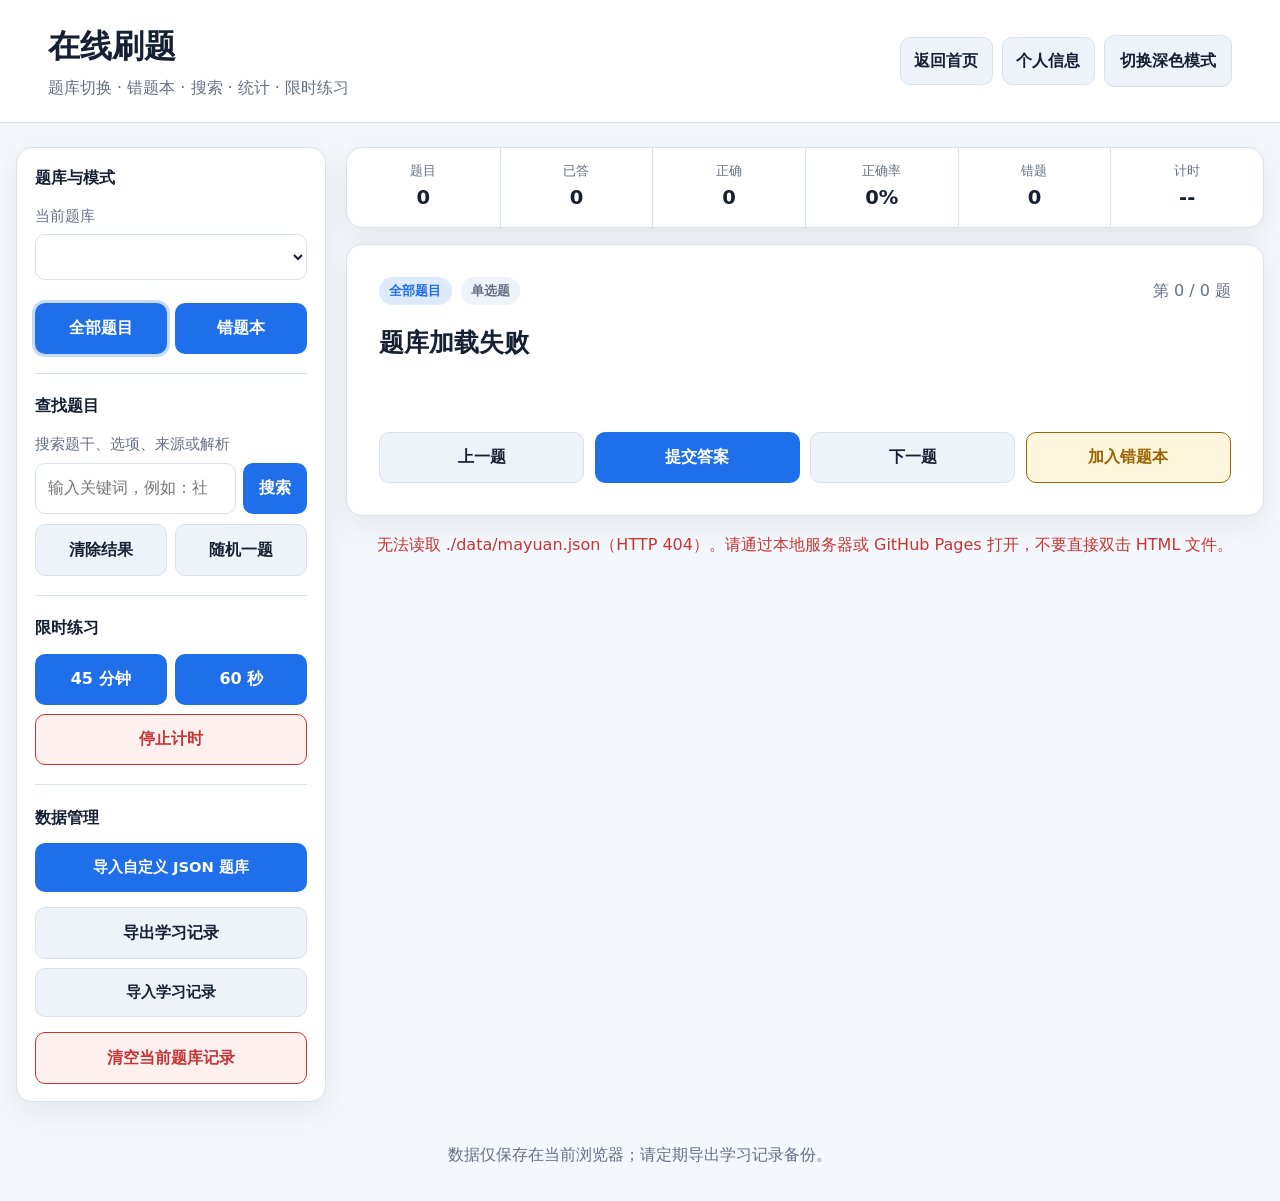
==== practice.html @ 55236782 "Add files via upload" ====
<!doctype html>
<html lang="zh-CN">
<head>
  <meta charset="utf-8">
  <meta name="viewport" content="width=device-width,initial-scale=1">
  <meta name="description" content="在线刷题工具">
  <meta name="theme-color" content="#1f6feb">
  <title>在线刷题</title>
  <link rel="stylesheet" href="./style.css">
</head>
<body>
  <noscript>本网站需要启用 JavaScript 才能使用。</noscript>

  <header class="topbar">
    <div>
      <h1>在线刷题</h1>
      <p>题库切换 · 错题本 · 搜索 · 统计 · 限时练习</p>
    </div>
    <div class="topbar-actions">
      <a class="page-link" href="./index.html">返回首页</a>
      <a class="page-link" href="./profile.html">个人信息</a>
      <button id="themeButton" class="secondary" type="button">切换深色模式</button>
    </div>
  </header>

  <main class="layout">
    <aside class="sidebar card">
      <section>
        <h2>题库与模式</h2>
        <label for="bankSelect">当前题库</label>
        <select id="bankSelect"></select>

        <div class="button-grid">
          <button id="practiceModeButton" class="active" type="button">全部题目</button>
          <button id="wrongModeButton" type="button">错题本</button>
        </div>
      </section>

      <section>
        <h2>查找题目</h2>
        <label for="searchInput">搜索题干、选项、来源或解析</label>
        <div class="search-row">
          <input
            id="searchInput"
            type="search"
            placeholder="输入关键词，例如：社会主义"
            autocomplete="off"
          >
          <button id="searchButton" type="button">搜索</button>
        </div>
        <div class="button-grid">
          <button id="clearSearchButton" class="secondary" type="button">清除结果</button>
          <button id="randomButton" class="secondary" type="button">随机一题</button>
        </div>
        <div id="searchResults" class="search-results hidden" aria-live="polite"></div>
      </section>

      <section>
        <h2>限时练习</h2>
        <div class="button-grid">
          <button id="exam35Button" type="button">45 分钟</button>
          <button id="exam60Button" type="button">60 秒</button>
        </div>
        <button id="stopExamButton" class="danger full" type="button">停止计时</button>
      </section>

      <section>
        <h2>数据管理</h2>
        <label class="file-button">
          导入自定义 JSON 题库
          <input id="bankFileInput" type="file" accept=".json,application/json">
        </label>
        <button id="exportProgressButton" class="secondary full" type="button">导出学习记录</button>
        <label class="file-button secondary-file">
          导入学习记录
          <input id="progressFileInput" type="file" accept=".json,application/json">
        </label>
        <button id="resetProgressButton" class="danger full" type="button">清空当前题库记录</button>
      </section>
    </aside>

    <section class="content">
      <div class="stats card" aria-label="学习统计">
        <div><span>题目</span><strong id="totalStat">0</strong></div>
        <div><span>已答</span><strong id="answeredStat">0</strong></div>
        <div><span>正确</span><strong id="correctStat">0</strong></div>
        <div><span>正确率</span><strong id="accuracyStat">0%</strong></div>
        <div><span>错题</span><strong id="wrongStat">0</strong></div>
        <div><span>计时</span><strong id="timerStat">--</strong></div>
      </div>

      <article class="question-card card">
        <div class="question-meta">
          <span id="modeBadge" class="badge">全部题目</span>
          <span id="typeBadge" class="badge muted">单选题</span>
          <span id="progressText">第 0 / 0 题</span>
        </div>

        <h2 id="questionText">正在加载题库……</h2>
        <div id="sourceText" class="source"></div>
        <form id="optionsForm" class="options"></form>

        <div id="resultPanel" class="result hidden" aria-live="polite"></div>

        <div class="question-actions">
          <button id="previousButton" class="secondary" type="button">上一题</button>
          <button id="submitButton" type="button">提交答案</button>
          <button id="nextButton" class="secondary" type="button">下一题</button>
          <button id="toggleWrongButton" class="warning" type="button">加入错题本</button>
        </div>
      </article>

      <p id="statusMessage" class="status" aria-live="polite"></p>
    </section>
  </main>

  <footer>
    数据仅保存在当前浏览器；请定期导出学习记录备份。
  </footer>

  <script src="./app.js"></script>
</body>
</html>
---- style.css ----
:root {
  color-scheme: light;
  --bg: #f4f7fb;
  --card: #ffffff;
  --text: #172033;
  --muted: #667085;
  --border: #d9e1ec;
  --primary: #1f6feb;
  --primary-hover: #1557b0;
  --secondary: #eef3f9;
  --secondary-hover: #e1e8f2;
  --success: #197642;
  --success-bg: #eaf8f0;
  --danger: #c73535;
  --danger-bg: #fff0f0;
  --warning: #9a6400;
  --warning-bg: #fff7dd;
  --shadow: 0 10px 30px rgba(31, 45, 70, .08);
}

:root.dark {
  color-scheme: dark;
  --bg: #0d1117;
  --card: #161b22;
  --text: #e6edf3;
  --muted: #9da7b3;
  --border: #30363d;
  --primary: #4493f8;
  --primary-hover: #5aa2f9;
  --secondary: #21262d;
  --secondary-hover: #30363d;
  --success: #56d68a;
  --success-bg: #123522;
  --danger: #ff7b72;
  --danger-bg: #431f22;
  --warning: #eac54f;
  --warning-bg: #3b3012;
  --shadow: none;
}

* { box-sizing: border-box; }

body {
  margin: 0;
  min-height: 100vh;
  font-family: system-ui, -apple-system, BlinkMacSystemFont, "Segoe UI",
    "Microsoft YaHei", "PingFang SC", sans-serif;
  line-height: 1.65;
  background: var(--bg);
  color: var(--text);
}

button, input, select { font: inherit; }

button, .file-button {
  border: 1px solid transparent;
  border-radius: 10px;
  padding: .72rem .95rem;
  background: var(--primary);
  color: #fff;
  cursor: pointer;
  font-weight: 650;
  transition: transform .12s ease, background .12s ease;
}

button:hover, .file-button:hover { transform: translateY(-1px); background: var(--primary-hover); }
button:disabled { cursor: not-allowed; opacity: .55; transform: none; }
button.secondary { background: var(--secondary); color: var(--text); border-color: var(--border); }
button.secondary:hover { background: var(--secondary-hover); }
button.danger { background: var(--danger-bg); color: var(--danger); border-color: var(--danger); }
button.warning { background: var(--warning-bg); color: var(--warning); border-color: var(--warning); }
button.active { outline: 3px solid color-mix(in srgb, var(--primary) 25%, transparent); }

input, select {
  width: 100%;
  border: 1px solid var(--border);
  background: var(--card);
  color: var(--text);
  border-radius: 10px;
  padding: .72rem .8rem;
}

label { display: block; margin-bottom: .4rem; color: var(--muted); font-size: .92rem; }

.topbar {
  display: flex;
  justify-content: space-between;
  gap: 1rem;
  align-items: center;
  padding: 1.25rem clamp(1rem, 4vw, 3rem);
  border-bottom: 1px solid var(--border);
  background: var(--card);
}

.topbar h1 { margin: 0; font-size: clamp(1.45rem, 3vw, 2rem); }
.topbar p { margin: .15rem 0 0; color: var(--muted); }

.layout {
  width: min(1280px, calc(100% - 2rem));
  margin: 1.5rem auto;
  display: grid;
  grid-template-columns: 310px minmax(0, 1fr);
  gap: 1.25rem;
  align-items: start;
}

.card {
  background: var(--card);
  border: 1px solid var(--border);
  border-radius: 16px;
  box-shadow: var(--shadow);
}

.sidebar { padding: 1.1rem; position: sticky; top: 1rem; }
.sidebar section + section { border-top: 1px solid var(--border); margin-top: 1.2rem; padding-top: 1.2rem; }
.sidebar h2 { margin: 0 0 .75rem; font-size: 1rem; }
.sidebar select { margin-bottom: .75rem; }

.button-grid {
  display: grid;
  grid-template-columns: repeat(2, minmax(0, 1fr));
  gap: .55rem;
  margin-top: .65rem;
}

.full { width: 100%; margin-top: .55rem; }
.search-row { display: grid; grid-template-columns: 1fr auto; gap: .45rem; }

/* 搜索结果列表 */
.search-results {
  margin-top: .8rem;
  border: 1px solid var(--border);
  border-radius: 12px;
  background: var(--card);
  overflow: hidden;
}

.search-results-header {
  display: flex;
  flex-direction: column;
  gap: .1rem;
  padding: .7rem .8rem;
  border-bottom: 1px solid var(--border);
  background: var(--secondary);
}

.search-results-header strong {
  font-size: .9rem;
  color: var(--text);
}

.search-results-header span {
  font-size: .78rem;
  color: var(--muted);
}

.search-result-list {
  display: grid;
  max-height: 430px;
  overflow-y: auto;
  overscroll-behavior: contain;
}

.search-result-item {
  width: 100%;
  display: grid;
  grid-template-columns: 2rem minmax(0, 1fr) auto;
  align-items: center;
  gap: .55rem;
  padding: .75rem;
  border: 0;
  border-radius: 0;
  border-bottom: 1px solid var(--border);
  background: var(--card);
  color: var(--text);
  text-align: left;
  font-weight: normal;
}

.search-result-item:last-child {
  border-bottom: 0;
}

.search-result-item:hover,
.search-result-item:focus-visible {
  background: var(--secondary);
  transform: none;
}

.search-result-item:focus-visible {
  outline: 2px solid var(--primary);
  outline-offset: -2px;
}

.search-result-number {
  display: inline-flex;
  align-items: center;
  justify-content: center;
  width: 1.8rem;
  height: 1.8rem;
  border-radius: 50%;
  background: color-mix(in srgb, var(--primary) 14%, transparent);
  color: var(--primary);
  font-size: .78rem;
  font-weight: 800;
}

.search-result-content {
  display: grid;
  min-width: 0;
}

.search-result-title {
  display: -webkit-box;
  overflow: hidden;
  -webkit-box-orient: vertical;
  -webkit-line-clamp: 3;
  color: var(--text);
  font-size: .86rem;
  line-height: 1.45;
}

.search-result-meta {
  margin-top: .25rem;
  overflow: hidden;
  color: var(--muted);
  font-size: .75rem;
  text-overflow: ellipsis;
  white-space: nowrap;
}

.search-result-action {
  color: var(--primary);
  font-size: .75rem;
  font-weight: 700;
  white-space: nowrap;
}

.search-empty {
  margin: 0;
  padding: 1rem .8rem;
  color: var(--muted);
  font-size: .85rem;
  text-align: center;
}

.file-button {
  display: block;
  text-align: center;
  margin-top: .55rem;
  color: white;
}
.file-button input { display: none; }
.secondary-file { background: var(--secondary); color: var(--text); border-color: var(--border); }

.content { min-width: 0; }
.stats {
  display: grid;
  grid-template-columns: repeat(6, 1fr);
  overflow: hidden;
  margin-bottom: 1rem;
}
.stats div { padding: .8rem; text-align: center; }
.stats div + div { border-left: 1px solid var(--border); }
.stats span { display: block; color: var(--muted); font-size: .82rem; }
.stats strong { font-size: 1.22rem; }

.question-card { padding: clamp(1rem, 3vw, 2rem); }
.question-meta { display: flex; flex-wrap: wrap; gap: .55rem; align-items: center; color: var(--muted); }
.question-meta #progressText { margin-left: auto; }
.badge {
  border-radius: 999px;
  padding: .2rem .65rem;
  background: color-mix(in srgb, var(--primary) 15%, transparent);
  color: var(--primary);
  font-size: .82rem;
  font-weight: 700;
}
.badge.muted { color: var(--muted); background: var(--secondary); }

#questionText { margin: 1.1rem 0 .35rem; font-size: clamp(1.15rem, 2.4vw, 1.55rem); }
.source { min-height: 1.4rem; color: var(--muted); font-size: .86rem; }

.options { display: grid; gap: .72rem; margin: 1.25rem 0; }
.option {
  display: flex;
  gap: .8rem;
  align-items: flex-start;
  padding: .9rem 1rem;
  border: 1px solid var(--border);
  border-radius: 12px;
  color: var(--text);
  cursor: pointer;
  transition: background .12s ease, border-color .12s ease;
}
.option:hover { background: var(--secondary); border-color: var(--primary); }
.option input { width: auto; margin-top: .35rem; accent-color: var(--primary); }
.option-key { font-weight: 800; min-width: 1.5rem; color: var(--primary); }

.result {
  border-radius: 12px;
  padding: 1rem;
  margin: 1rem 0;
  border: 1px solid var(--border);
  white-space: pre-wrap;
}
.result.correct { background: var(--success-bg); border-color: var(--success); }
.result.incorrect { background: var(--danger-bg); border-color: var(--danger); }
.result h3 { margin: 0 0 .45rem; }
.hidden { display: none !important; }

.question-actions {
  display: grid;
  grid-template-columns: repeat(4, minmax(0, 1fr));
  gap: .65rem;
  margin-top: 1rem;
}

.status { min-height: 1.8rem; color: var(--muted); text-align: center; }
footer { text-align: center; color: var(--muted); padding: 1rem 1rem 2rem; }

@media (max-width: 900px) {
  .layout { grid-template-columns: 1fr; }
  .sidebar { position: static; }
  .stats { grid-template-columns: repeat(3, 1fr); }
  .stats div:nth-child(4) { border-left: 0; border-top: 1px solid var(--border); }
  .stats div:nth-child(5), .stats div:nth-child(6) { border-top: 1px solid var(--border); }
}

@media (max-width: 600px) {
  .topbar { align-items: flex-start; flex-direction: column; }
  .topbar button { width: 100%; }
  .layout { width: min(100% - 1rem, 1280px); margin-top: .5rem; }
  .stats { grid-template-columns: repeat(2, 1fr); }
  .stats div:nth-child(odd) { border-left: 0; }
  .stats div:nth-child(n+3) { border-top: 1px solid var(--border); }
  .question-actions { grid-template-columns: repeat(2, minmax(0, 1fr)); }
  .question-meta #progressText { width: 100%; margin-left: 0; }
  .search-result-item { grid-template-columns: 1.8rem minmax(0, 1fr); }
  .search-result-action { display: none; }
  .search-result-list { max-height: 360px; }
}

/* 新增：刷题页顶部页面导航 */
.topbar-actions {
  display: flex;
  align-items: center;
  gap: .55rem;
  flex-wrap: wrap;
  justify-content: flex-end;
}

.page-link {
  display: inline-flex;
  align-items: center;
  justify-content: center;
  min-height: 44px;
  padding: .62rem .85rem;
  border: 1px solid var(--border);
  border-radius: 10px;
  background: var(--secondary);
  color: var(--text);
  text-decoration: none;
  font-weight: 650;
  transition: transform .12s ease, background .12s ease;
}

.page-link:hover {
  transform: translateY(-1px);
  background: var(--secondary-hover);
}

@media (max-width: 600px) {
  .topbar-actions { width: 100%; display: grid; grid-template-columns: repeat(2, minmax(0, 1fr)); }
  .topbar-actions #themeButton { grid-column: 1 / -1; }
  .page-link { width: 100%; }
}
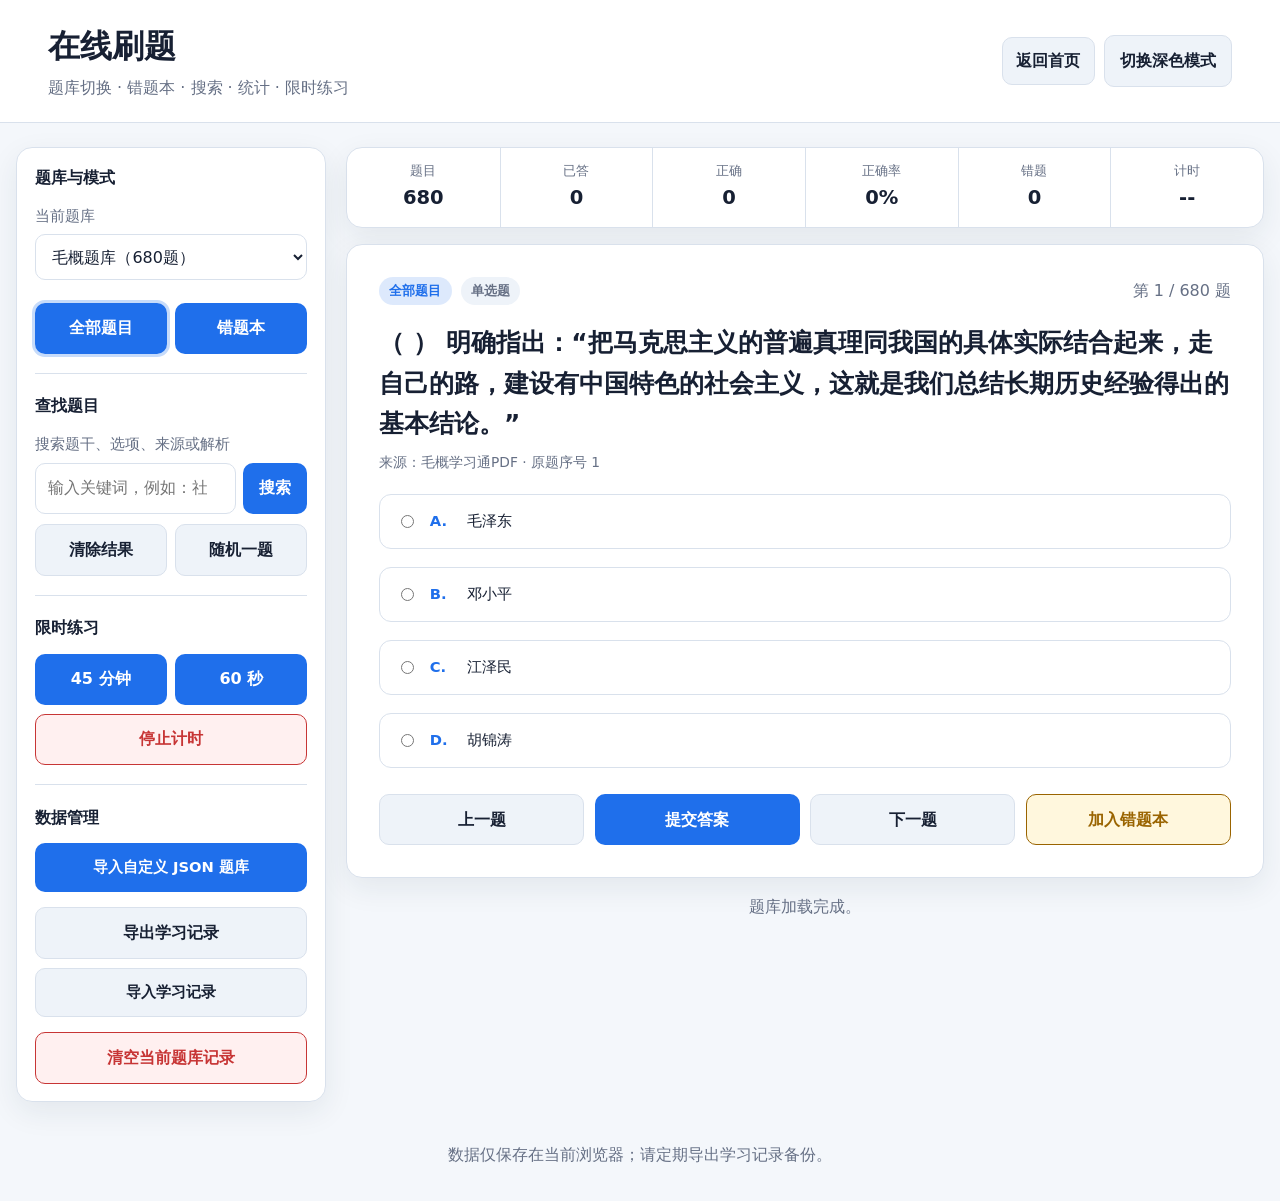
==== commit 8e4a3ad0: "Update practice.html" ====
--- a/practice.html
+++ b/practice.html
@@ -18,7 +18,6 @@
     </div>
     <div class="topbar-actions">
       <a class="page-link" href="./index.html">返回首页</a>
-      <a class="page-link" href="./profile.html">个人信息</a>
       <button id="themeButton" class="secondary" type="button">切换深色模式</button>
     </div>
   </header>
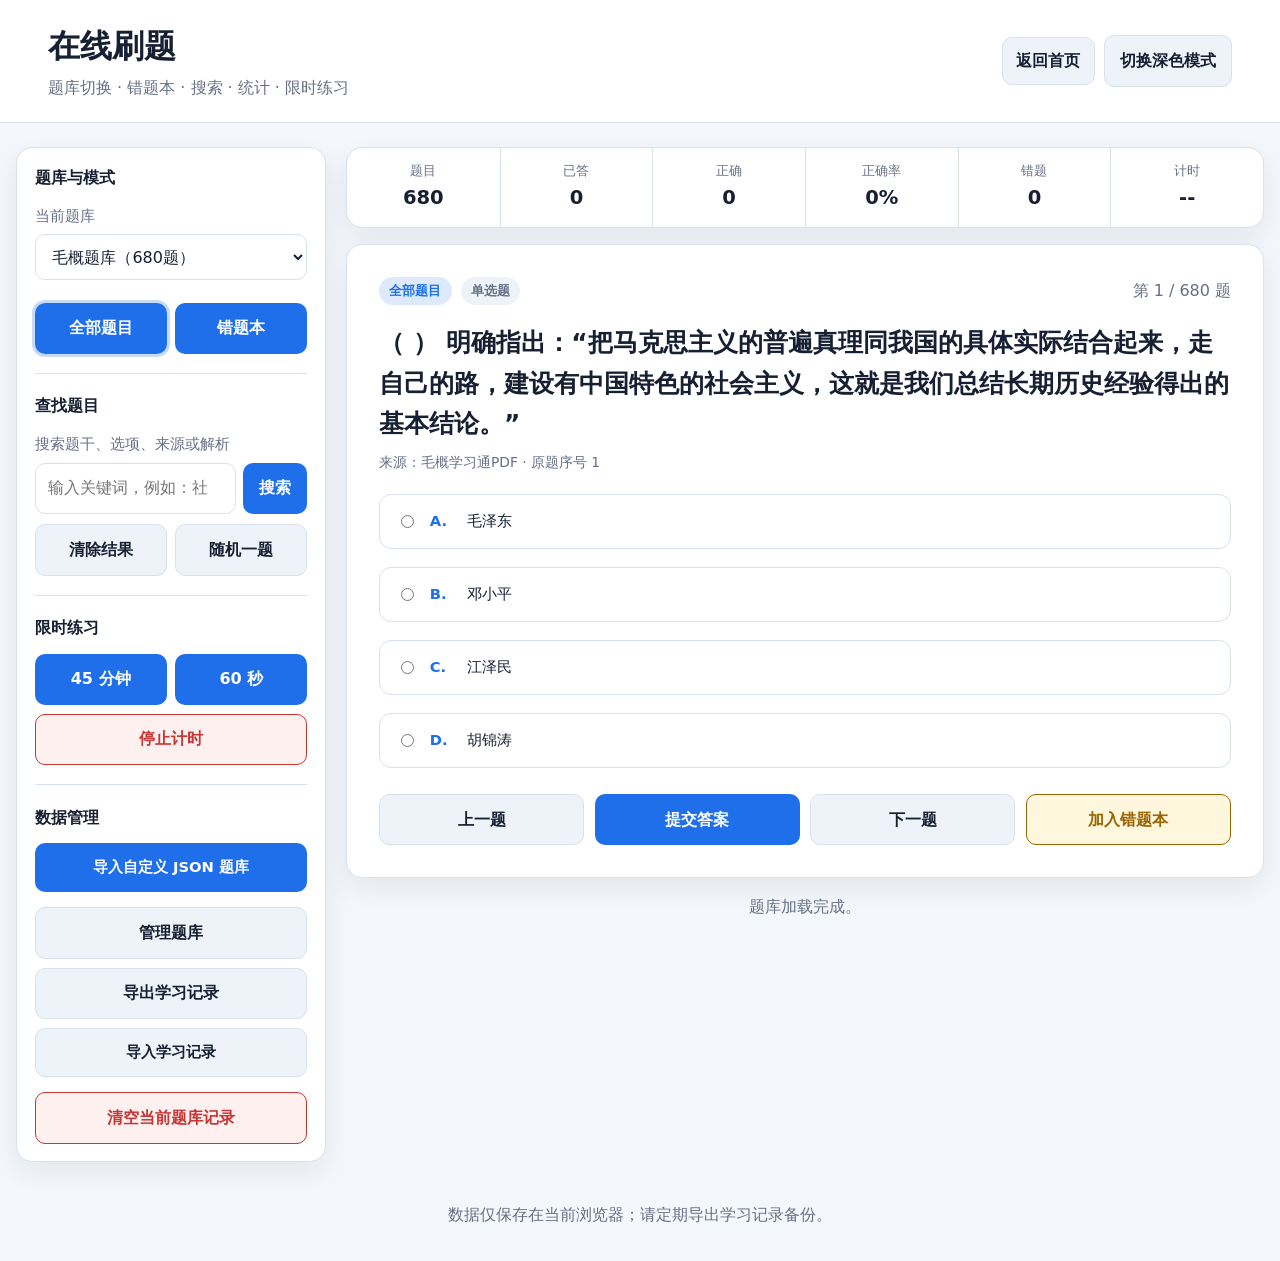
==== commit cab05e0d: "Update practice.html" ====
--- a/practice.html
+++ b/practice.html
@@ -69,6 +69,11 @@
           导入自定义 JSON 题库
           <input id="bankFileInput" type="file" accept=".json,application/json">
         </label>
+        
+        <button id="manageBanksButton" class="secondary full" type="button">
+          管理题库
+        </button>
+
         <button id="exportProgressButton" class="secondary full" type="button">导出学习记录</button>
         <label class="file-button secondary-file">
           导入学习记录
@@ -112,6 +117,29 @@
       <p id="statusMessage" class="status" aria-live="polite"></p>
     </section>
   </main>
+<div id="bankManagerModal" class="bank-manager-modal hidden">
+  <div class="bank-manager-backdrop" id="bankManagerBackdrop"></div>
+
+  <div class="bank-manager-panel" role="dialog" aria-modal="true" aria-labelledby="bankManagerTitle">
+    <div class="bank-manager-header">
+      <div>
+        <h2 id="bankManagerTitle">管理题库</h2>
+        <p>可以查看当前题库，并删除自己导入的题库。</p>
+      </div>
+
+      <button
+        id="closeBankManagerButton"
+        class="bank-manager-close"
+        type="button"
+        aria-label="关闭"
+      >
+        ×
+      </button>
+    </div>
+
+    <div id="bankManagerList" class="bank-manager-list"></div>
+  </div>
+</div>
 
   <footer>
     数据仅保存在当前浏览器；请定期导出学习记录备份。
